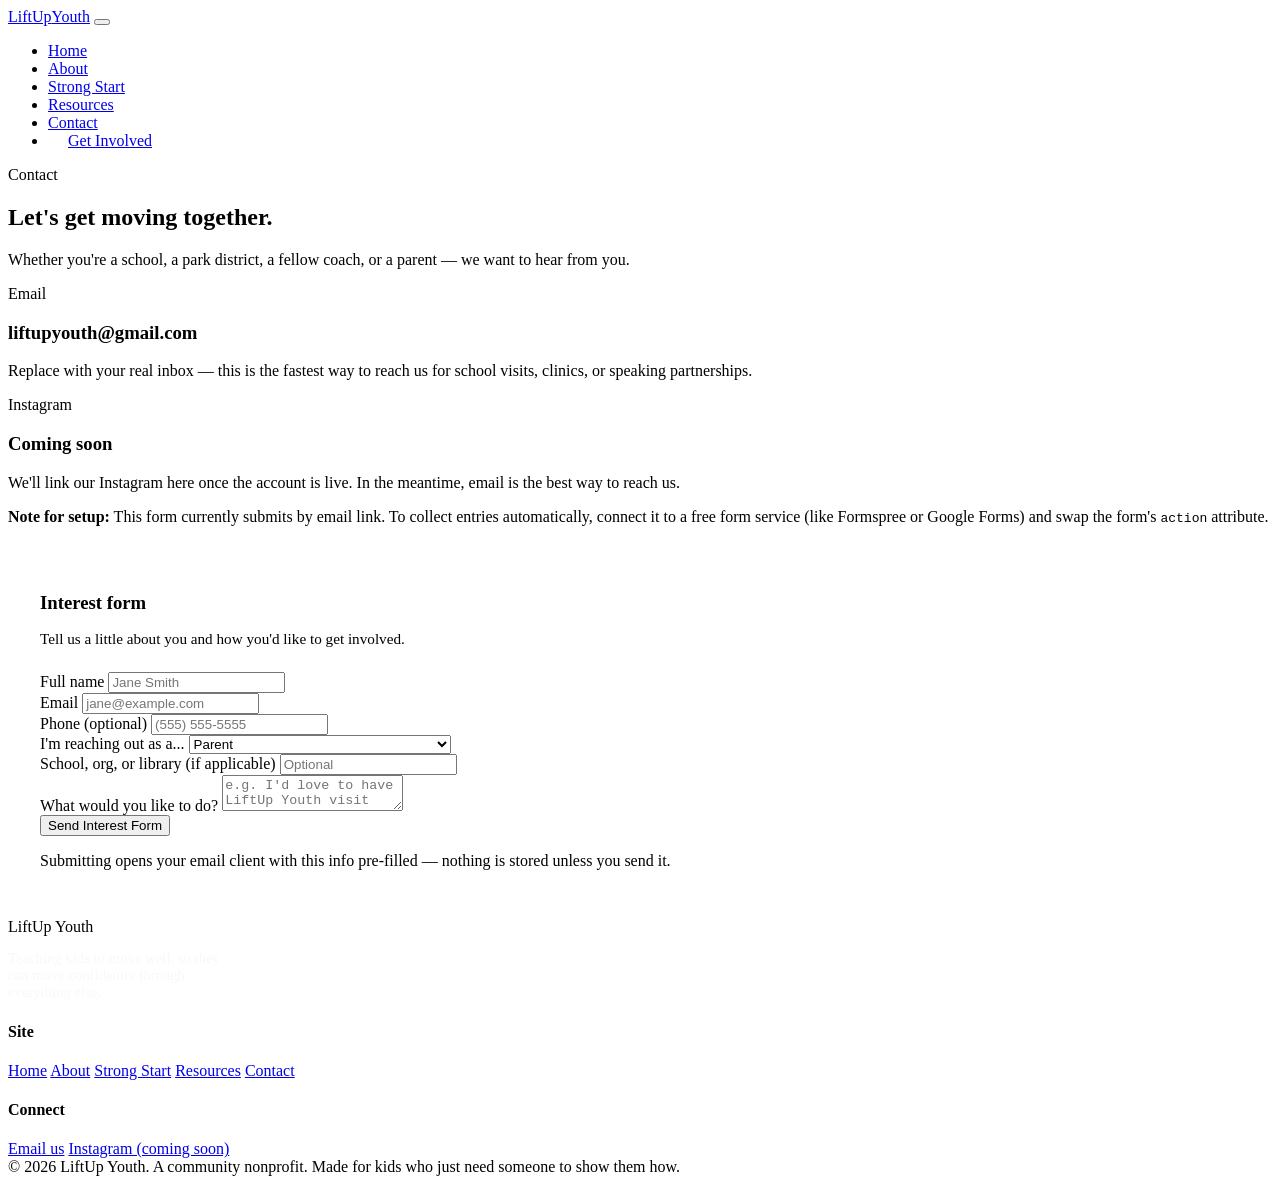
==== contact.html @ e83b26b6 "Add files via upload" ====
<!DOCTYPE html>
<html lang="en">
<head>
<meta charset="UTF-8">
<meta name="viewport" content="width=device-width, initial-scale=1.0">
<title>Contact — LiftUp Youth</title>
<meta name="description" content="Get in touch with LiftUp Youth or fill out our interest form.">
<link rel="stylesheet" href="styles.css">
</head>
<body>

<header class="site">
  <nav class="nav">
    <a href="index.html" class="logo">LiftUp<span class="dot">Youth</span></a>
    <button class="nav-toggle" aria-label="Toggle menu" onclick="document.querySelector('.nav-links').classList.toggle('open')">
      <span></span><span></span><span></span>
    </button>
    <ul class="nav-links">
      <li><a href="index.html">Home</a></li>
      <li><a href="about.html">About</a></li>
      <li><a href="strong-start.html">Strong Start</a></li>
      <li><a href="resources.html">Resources</a></li>
      <li><a href="contact.html" class="active">Contact</a></li>
      <li class="nav-cta"><a href="contact.html" class="btn btn-primary" style="padding:10px 20px;">Get Involved</a></li>
    </ul>
  </nav>
</header>
<div class="lane-divider thin"></div>

<section class="page-hero">
  <div class="wrap">
    <div class="eyebrow">Contact</div>
    <h1>Let's get moving together.</h1>
    <p class="lead">Whether you're a school, a park district, a fellow coach, or a parent — we want to hear from you.</p>
  </div>
</section>

<section class="tight">
  <div class="wrap">
    <div class="grid grid-2" style="gap:50px; align-items:start;">

      <div class="stack">
        <div class="card">
          <span class="num">Email</span>
          <h3><a href="mailto:liftupyouth@gmail.com" style="text-decoration:none; color:var(--coral-dark);">liftupyouth@gmail.com</a></h3>
          <p>Replace with your real inbox — this is the fastest way to reach us for school visits, clinics, or speaking partnerships.</p>
        </div>
        <div class="card">
          <span class="num">Instagram</span>
          <h3>Coming soon</h3>
          <p>We'll link our Instagram here once the account is live. In the meantime, email is the best way to reach us.</p>
        </div>
        <div class="callout">
          <p><strong>Note for setup:</strong> This form currently submits by email link. To collect entries automatically, connect it to a free form service (like Formspree or Google Forms) and swap the form's <code>action</code> attribute.</p>
        </div>
      </div>

      <div class="card" style="padding:32px;">
        <h3 style="margin-bottom:6px;">Interest form</h3>
        <p style="color:var(--ink-70); margin-bottom:24px; font-size:0.95rem;">Tell us a little about you and how you'd like to get involved.</p>

        <form class="contact-form" id="interestForm">
          <div class="form-row">
            <label for="name">Full name</label>
            <input type="text" id="name" name="name" required placeholder="Jane Smith">
          </div>

          <div class="form-row two">
            <div class="form-row">
              <label for="email">Email</label>
              <input type="email" id="email" name="email" required placeholder="jane@example.com">
            </div>
            <div class="form-row">
              <label for="phone">Phone (optional)</label>
              <input type="tel" id="phone" name="phone" placeholder="(555) 555-5555">
            </div>
          </div>

          <div class="form-row">
            <label for="role">I'm reaching out as a...</label>
            <select id="role" name="role">
              <option>Parent</option>
              <option>Teacher / school staff</option>
              <option>Coach or PT / dietitian (speaker interest)</option>
              <option>Volunteer</option>
              <option>Library / community org</option>
              <option>Donor / sponsor</option>
              <option>Other</option>
            </select>
          </div>

          <div class="form-row">
            <label for="org">School, org, or library (if applicable)</label>
            <input type="text" id="org" name="org" placeholder="Optional">
          </div>

          <div class="form-row">
            <label for="message">What would you like to do?</label>
            <textarea id="message" name="message" placeholder="e.g. I'd love to have LiftUp Youth visit our 4th-grade PE classes this fall."></textarea>
          </div>

          <button type="submit" class="btn btn-primary">Send Interest Form</button>
          <p class="form-note">Submitting opens your email client with this info pre-filled — nothing is stored unless you send it.</p>
        </form>
      </div>

    </div>
  </div>
</section>

<footer class="site">
  <div class="wrap">
    <div class="foot-grid">
      <div>
        <span class="foot-logo">LiftUp Youth</span>
        <p style="max-width:32ch; color:rgba(246,243,236,0.6); font-size:0.92rem;">Teaching kids to move well, so they can move confidently through everything else.</p>
      </div>
      <div>
        <h4>Site</h4>
        <a href="index.html">Home</a>
        <a href="about.html">About</a>
        <a href="strong-start.html">Strong Start</a>
        <a href="resources.html">Resources</a>
        <a href="contact.html">Contact</a>
      </div>
      <div>
        <h4>Connect</h4>
        <a href="contact.html">Email us</a>
        <a href="#">Instagram (coming soon)</a>
      </div>
    </div>
    <div class="foot-bottom">
      <span>© 2026 LiftUp Youth. A community nonprofit.</span>
      <span>Made for kids who just need someone to show them how.</span>
    </div>
  </div>
</footer>

<script src="script.js"></script>
</body>
</html>
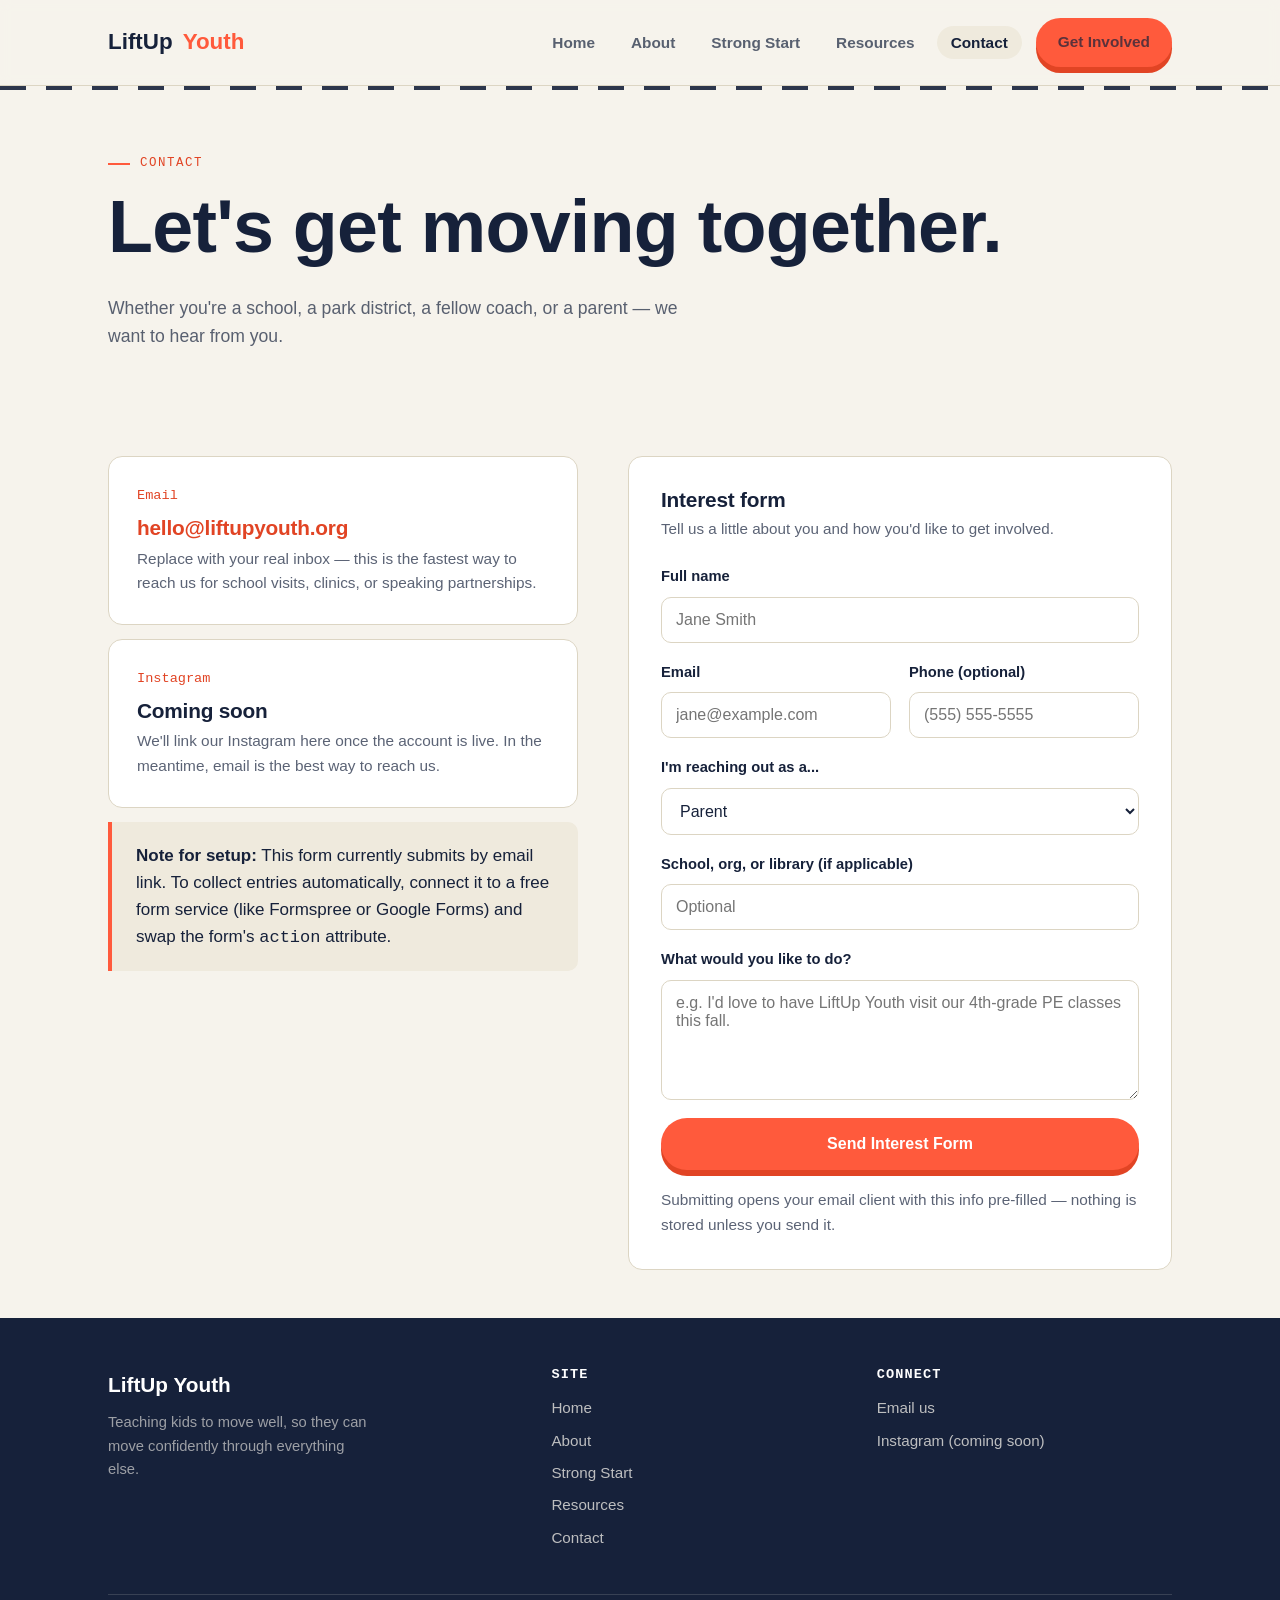
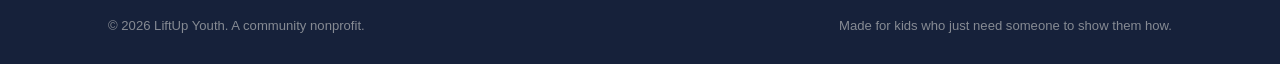
==== commit 03bebd18: "Add files via upload" ====
--- a/contact.html
+++ b/contact.html
@@ -42,7 +42,7 @@
       <div class="stack">
         <div class="card">
           <span class="num">Email</span>
-          <h3><a href="mailto:liftupyouth@gmail.com" style="text-decoration:none; color:var(--coral-dark);">liftupyouth@gmail.com</a></h3>
+          <h3><a href="mailto:hello@liftupyouth.org" style="text-decoration:none; color:var(--coral-dark);">hello@liftupyouth.org</a></h3>
           <p>Replace with your real inbox — this is the fastest way to reach us for school visits, clinics, or speaking partnerships.</p>
         </div>
         <div class="card">
--- a/styles.css
+++ b/styles.css
@@ -0,0 +1,550 @@
+/* ============================================
+   LIFTUP YOUTH — DESIGN TOKENS
+   Palette:
+     --chalk:   #F6F3EC  (background, chalk-dust white)
+     --ink:     #16213A  (primary text / navy)
+     --coral:   #FF5A3C  (primary accent — energy, effort)
+     --track:   #FFC53D  (secondary accent — track/field yellow)
+     --grass:   #3F8C5A  (tertiary — parks, growth, community)
+     --lane:    #E7E1D3  (hairline / divider on chalk)
+   Type:
+     Display  — 'League Spartan' (chunky, athletic, poster-like)
+     Body     — 'Work Sans' (clean, legible, warm)
+     Utility  — 'Space Mono' (stopwatch / scoreboard numerals)
+   Signature:
+     The "lane line" — a dashed track-lane rule that runs through
+     section dividers, and a hand-drawn arc motion-path used to
+     mark movement/technique callouts.
+   ============================================ */
+
+@import url('https://fonts.googleapis.com/css2?family=League+Spartan:wght@500;700;900&family=Work+Sans:wght@400;500;600;700&family=Space+Mono:wght@400;700&display=swap');
+
+:root {
+  --chalk: #F6F3EC;
+  --chalk-2: #EFEADD;
+  --ink: #16213A;
+  --ink-70: rgba(22,33,58,0.7);
+  --ink-45: rgba(22,33,58,0.45);
+  --coral: #FF5A3C;
+  --coral-dark: #E14424;
+  --track: #FFC53D;
+  --grass: #3F8C5A;
+  --lane: #DCD5C3;
+  --white: #FFFFFF;
+
+  --font-display: 'League Spartan', sans-serif;
+  --font-body: 'Work Sans', sans-serif;
+  --font-mono: 'Space Mono', monospace;
+
+  --max-w: 1120px;
+  --radius: 14px;
+}
+
+* { box-sizing: border-box; }
+
+html { scroll-behavior: smooth; }
+
+body {
+  margin: 0;
+  background: var(--chalk);
+  color: var(--ink);
+  font-family: var(--font-body);
+  font-size: 17px;
+  line-height: 1.6;
+  -webkit-font-smoothing: antialiased;
+}
+
+img { max-width: 100%; display: block; }
+
+a { color: inherit; }
+
+.wrap {
+  max-width: var(--max-w);
+  margin: 0 auto;
+  padding: 0 28px;
+}
+
+h1, h2, h3, h4 {
+  font-family: var(--font-display);
+  font-weight: 900;
+  line-height: 1.05;
+  margin: 0 0 0.4em 0;
+  letter-spacing: -0.01em;
+}
+
+h1 { font-size: clamp(2.6rem, 6vw, 4.6rem); }
+h2 { font-size: clamp(1.9rem, 4vw, 2.7rem); }
+h3 { font-size: 1.3rem; text-transform: none; }
+
+p { margin: 0 0 1em 0; }
+
+.eyebrow {
+  font-family: var(--font-mono);
+  font-size: 0.78rem;
+  letter-spacing: 0.12em;
+  text-transform: uppercase;
+  color: var(--coral-dark);
+  display: inline-flex;
+  align-items: center;
+  gap: 10px;
+  margin-bottom: 14px;
+}
+
+.eyebrow::before {
+  content: "";
+  width: 22px;
+  height: 2px;
+  background: var(--coral);
+  display: inline-block;
+}
+
+/* ---------- Buttons ---------- */
+.btn {
+  display: inline-flex;
+  align-items: center;
+  justify-content: center;
+  gap: 8px;
+  font-family: var(--font-body);
+  font-weight: 700;
+  font-size: 1rem;
+  padding: 15px 28px;
+  border-radius: 999px;
+  text-decoration: none;
+  border: 2px solid transparent;
+  cursor: pointer;
+  transition: transform 0.15s ease, box-shadow 0.15s ease, background 0.15s ease, color 0.15s ease;
+}
+.btn:hover { transform: translateY(-2px); }
+
+.btn-primary {
+  background: var(--coral);
+  color: var(--white);
+  box-shadow: 0 6px 0 var(--coral-dark);
+}
+.btn-primary:hover { box-shadow: 0 8px 0 var(--coral-dark); }
+.btn-primary:active { transform: translateY(2px); box-shadow: 0 3px 0 var(--coral-dark); }
+
+.btn-outline {
+  background: transparent;
+  color: var(--ink);
+  border-color: var(--ink);
+}
+.btn-outline:hover { background: var(--ink); color: var(--chalk); }
+
+.btn-track {
+  background: var(--track);
+  color: var(--ink);
+  box-shadow: 0 6px 0 #D9A521;
+}
+.btn-track:hover { box-shadow: 0 8px 0 #D9A521; }
+.btn-track:active { transform: translateY(2px); box-shadow: 0 3px 0 #D9A521; }
+
+/* ---------- Header / Nav ---------- */
+header.site {
+  position: sticky;
+  top: 0;
+  z-index: 50;
+  background: rgba(246,243,236,0.92);
+  backdrop-filter: blur(6px);
+  border-bottom: 1px solid var(--lane);
+}
+
+.nav {
+  display: flex;
+  align-items: center;
+  justify-content: space-between;
+  padding: 18px 28px;
+  max-width: var(--max-w);
+  margin: 0 auto;
+}
+
+.logo {
+  font-family: var(--font-display);
+  font-weight: 900;
+  font-size: 1.4rem;
+  text-decoration: none;
+  color: var(--ink);
+  display: flex;
+  align-items: center;
+  gap: 10px;
+}
+.logo .dot { color: var(--coral); }
+
+.nav-links {
+  display: flex;
+  gap: 8px;
+  list-style: none;
+  margin: 0;
+  padding: 0;
+  align-items: center;
+}
+
+.nav-links a {
+  text-decoration: none;
+  font-weight: 600;
+  font-size: 0.96rem;
+  color: var(--ink-70);
+  padding: 8px 14px;
+  border-radius: 999px;
+  transition: background 0.15s ease, color 0.15s ease;
+}
+.nav-links a:hover { background: var(--chalk-2); color: var(--ink); }
+.nav-links a.active { color: var(--ink); background: var(--chalk-2); }
+
+.nav-cta { margin-left: 6px; }
+
+.nav-toggle {
+  display: none;
+  background: none;
+  border: none;
+  cursor: pointer;
+  padding: 6px;
+}
+.nav-toggle span {
+  display: block;
+  width: 24px;
+  height: 3px;
+  background: var(--ink);
+  margin: 5px 0;
+  border-radius: 2px;
+}
+
+@media (max-width: 860px) {
+  .nav-toggle { display: block; }
+  .nav-links {
+    position: absolute;
+    top: 100%;
+    left: 0;
+    right: 0;
+    background: var(--chalk);
+    flex-direction: column;
+    align-items: stretch;
+    padding: 10px 28px 22px;
+    border-bottom: 1px solid var(--lane);
+    display: none;
+  }
+  .nav-links.open { display: flex; }
+  .nav-links a { padding: 12px 10px; }
+  .nav-cta { margin-left: 0; margin-top: 6px; }
+}
+
+/* ---------- Lane divider (signature motif) ---------- */
+.lane-divider {
+  height: 10px;
+  width: 100%;
+  background-image: repeating-linear-gradient(
+    90deg,
+    var(--ink) 0px, var(--ink) 26px,
+    transparent 26px, transparent 46px
+  );
+  opacity: 0.9;
+}
+.lane-divider.thin { height: 4px; }
+.lane-divider.coral {
+  background-image: repeating-linear-gradient(
+    90deg, var(--coral) 0px, var(--coral) 26px, transparent 26px, transparent 46px
+  );
+}
+
+/* ---------- Hero ---------- */
+.hero {
+  position: relative;
+  overflow: hidden;
+  padding: 76px 0 60px;
+}
+
+.hero-grid {
+  display: grid;
+  grid-template-columns: 1.15fr 0.85fr;
+  gap: 40px;
+  align-items: center;
+}
+
+@media (max-width: 860px) {
+  .hero-grid { grid-template-columns: 1fr; }
+}
+
+.hero h1 span.hl { color: var(--coral); }
+
+.hero-sub {
+  font-size: 1.15rem;
+  color: var(--ink-70);
+  max-width: 46ch;
+  margin-bottom: 30px;
+}
+
+.hero-actions { display: flex; gap: 14px; flex-wrap: wrap; }
+
+.hero-art {
+  position: relative;
+  aspect-ratio: 1/1;
+  display: flex;
+  align-items: center;
+  justify-content: center;
+}
+
+/* ---------- Sections ---------- */
+section { padding: 76px 0; }
+section.tight { padding: 48px 0; }
+
+.section-head { max-width: 62ch; margin-bottom: 46px; }
+
+.bg-ink { background: var(--ink); color: var(--chalk); }
+.bg-ink .eyebrow { color: var(--track); }
+.bg-ink .eyebrow::before { background: var(--track); }
+.bg-ink h2, .bg-ink h3 { color: var(--white); }
+.bg-ink p { color: rgba(246,243,236,0.78); }
+
+.bg-chalk-2 { background: var(--chalk-2); }
+
+/* ---------- Cards ---------- */
+.grid {
+  display: grid;
+  gap: 24px;
+}
+.grid-3 { grid-template-columns: repeat(3, 1fr); }
+.grid-2 { grid-template-columns: repeat(2, 1fr); }
+.grid-4 { grid-template-columns: repeat(4, 1fr); }
+
+@media (max-width: 900px) {
+  .grid-3, .grid-4 { grid-template-columns: repeat(2, 1fr); }
+}
+@media (max-width: 600px) {
+  .grid-3, .grid-4, .grid-2 { grid-template-columns: 1fr; }
+}
+
+.card {
+  background: var(--white);
+  border: 1px solid var(--lane);
+  border-radius: var(--radius);
+  padding: 28px;
+  transition: transform 0.15s ease, box-shadow 0.15s ease;
+}
+.card:hover { transform: translateY(-4px); box-shadow: 0 14px 30px rgba(22,33,58,0.08); }
+
+.card .num {
+  font-family: var(--font-mono);
+  font-size: 0.85rem;
+  color: var(--coral-dark);
+  margin-bottom: 10px;
+  display: block;
+}
+
+.card h3 { margin-bottom: 8px; }
+.card p { color: var(--ink-70); margin-bottom: 0; font-size: 0.96rem; }
+
+.card.on-ink {
+  background: rgba(255,255,255,0.06);
+  border-color: rgba(255,255,255,0.14);
+}
+.card.on-ink p { color: rgba(246,243,236,0.75); }
+.card.on-ink h3 { color: var(--white); }
+
+/* pill tag */
+.tag {
+  display: inline-block;
+  font-family: var(--font-mono);
+  font-size: 0.72rem;
+  letter-spacing: 0.06em;
+  text-transform: uppercase;
+  padding: 4px 10px;
+  border-radius: 999px;
+  background: var(--track);
+  color: var(--ink);
+  margin-bottom: 10px;
+}
+.tag.coral { background: var(--coral); color: var(--white); }
+.tag.grass { background: var(--grass); color: var(--white); }
+.tag.muted { background: var(--lane); color: var(--ink-70); }
+
+/* ---------- Week timeline (Strong Start) ---------- */
+.weeks {
+  display: flex;
+  flex-direction: column;
+  gap: 0;
+  border-left: 3px dashed var(--lane);
+  margin-left: 18px;
+}
+.week {
+  position: relative;
+  padding: 26px 0 26px 34px;
+}
+.week::before {
+  content: attr(data-w);
+  position: absolute;
+  left: -21px;
+  top: 26px;
+  width: 40px;
+  height: 40px;
+  border-radius: 50%;
+  background: var(--chalk);
+  border: 3px dashed var(--lane);
+  display: flex;
+  align-items: center;
+  justify-content: center;
+  font-family: var(--font-mono);
+  font-size: 0.8rem;
+  color: var(--ink-70);
+}
+.week.ready::before {
+  background: var(--coral);
+  border-color: var(--coral);
+  color: var(--white);
+  border-style: solid;
+}
+.week h3 { margin-bottom: 6px; }
+.week .status {
+  font-family: var(--font-mono);
+  font-size: 0.75rem;
+  text-transform: uppercase;
+  letter-spacing: 0.08em;
+  color: var(--ink-45);
+}
+.week.ready .status { color: var(--coral-dark); }
+.week ul { margin: 10px 0 0; padding-left: 20px; color: var(--ink-70); }
+.week ul li { margin-bottom: 4px; }
+
+/* ---------- Resource grid ---------- */
+.resource-card {
+  border: 1.5px dashed var(--lane);
+  border-radius: var(--radius);
+  padding: 26px;
+  background: var(--white);
+}
+.resource-card h3 { display: flex; align-items: center; gap: 10px; }
+.resource-card .soon {
+  font-family: var(--font-mono);
+  font-size: 0.68rem;
+  text-transform: uppercase;
+  letter-spacing: 0.06em;
+  color: var(--ink-45);
+  background: var(--chalk-2);
+  padding: 3px 9px;
+  border-radius: 999px;
+}
+
+/* ---------- Forms ---------- */
+form.contact-form {
+  display: grid;
+  gap: 18px;
+}
+.form-row { display: grid; gap: 8px; }
+.form-row.two { grid-template-columns: 1fr 1fr; gap: 18px; }
+@media (max-width: 600px) { .form-row.two { grid-template-columns: 1fr; } }
+
+label {
+  font-weight: 600;
+  font-size: 0.92rem;
+}
+
+input, select, textarea {
+  font-family: var(--font-body);
+  font-size: 1rem;
+  padding: 13px 14px;
+  border-radius: 10px;
+  border: 1.5px solid var(--lane);
+  background: var(--white);
+  color: var(--ink);
+}
+input:focus, select:focus, textarea:focus {
+  outline: 2px solid var(--coral);
+  outline-offset: 1px;
+  border-color: var(--coral);
+}
+textarea { resize: vertical; min-height: 120px; }
+
+.form-note {
+  font-size: 0.85rem;
+  color: var(--ink-45);
+}
+
+/* ---------- Footer ---------- */
+footer.site {
+  background: var(--ink);
+  color: rgba(246,243,236,0.75);
+  padding: 50px 0 28px;
+}
+footer.site .foot-grid {
+  display: grid;
+  grid-template-columns: 1.4fr 1fr 1fr;
+  gap: 30px;
+  margin-bottom: 36px;
+}
+@media (max-width: 700px) {
+  footer.site .foot-grid { grid-template-columns: 1fr; }
+}
+footer.site h4 {
+  color: var(--white);
+  font-size: 0.85rem;
+  text-transform: uppercase;
+  letter-spacing: 0.08em;
+  font-family: var(--font-mono);
+  font-weight: 700;
+  margin-bottom: 14px;
+}
+footer.site a {
+  display: block;
+  text-decoration: none;
+  color: rgba(246,243,236,0.75);
+  margin-bottom: 8px;
+  font-size: 0.95rem;
+}
+footer.site a:hover { color: var(--track); }
+footer .foot-bottom {
+  border-top: 1px solid rgba(246,243,236,0.15);
+  padding-top: 20px;
+  font-size: 0.82rem;
+  color: rgba(246,243,236,0.5);
+  display: flex;
+  justify-content: space-between;
+  flex-wrap: wrap;
+  gap: 10px;
+}
+footer .foot-logo {
+  font-family: var(--font-display);
+  font-weight: 900;
+  color: var(--white);
+  font-size: 1.3rem;
+  margin-bottom: 10px;
+  display: block;
+}
+
+/* ---------- Page hero (inner pages) ---------- */
+.page-hero {
+  padding: 56px 0 40px;
+}
+.page-hero p.lead {
+  font-size: 1.1rem;
+  color: var(--ink-70);
+  max-width: 60ch;
+}
+
+/* ---------- Utility ---------- */
+.mt-0 { margin-top: 0; }
+.center { text-align: center; margin-left: auto; margin-right: auto; }
+.stack { display: flex; flex-direction: column; gap: 14px; }
+.callout {
+  border-left: 4px solid var(--coral);
+  background: var(--chalk-2);
+  padding: 20px 24px;
+  border-radius: 0 10px 10px 0;
+}
+.callout p:last-child { margin-bottom: 0; }
+
+.qr-block {
+  display: flex;
+  align-items: center;
+  gap: 18px;
+  background: var(--white);
+  border: 1px solid var(--lane);
+  border-radius: var(--radius);
+  padding: 20px;
+}
+.qr-block .qr-box {
+  width: 84px;
+  height: 84px;
+  flex-shrink: 0;
+  background: repeating-conic-gradient(var(--ink) 0% 25%, transparent 0% 50%) 0 0/12px 12px;
+  border: 6px solid var(--ink);
+  border-radius: 6px;
+}
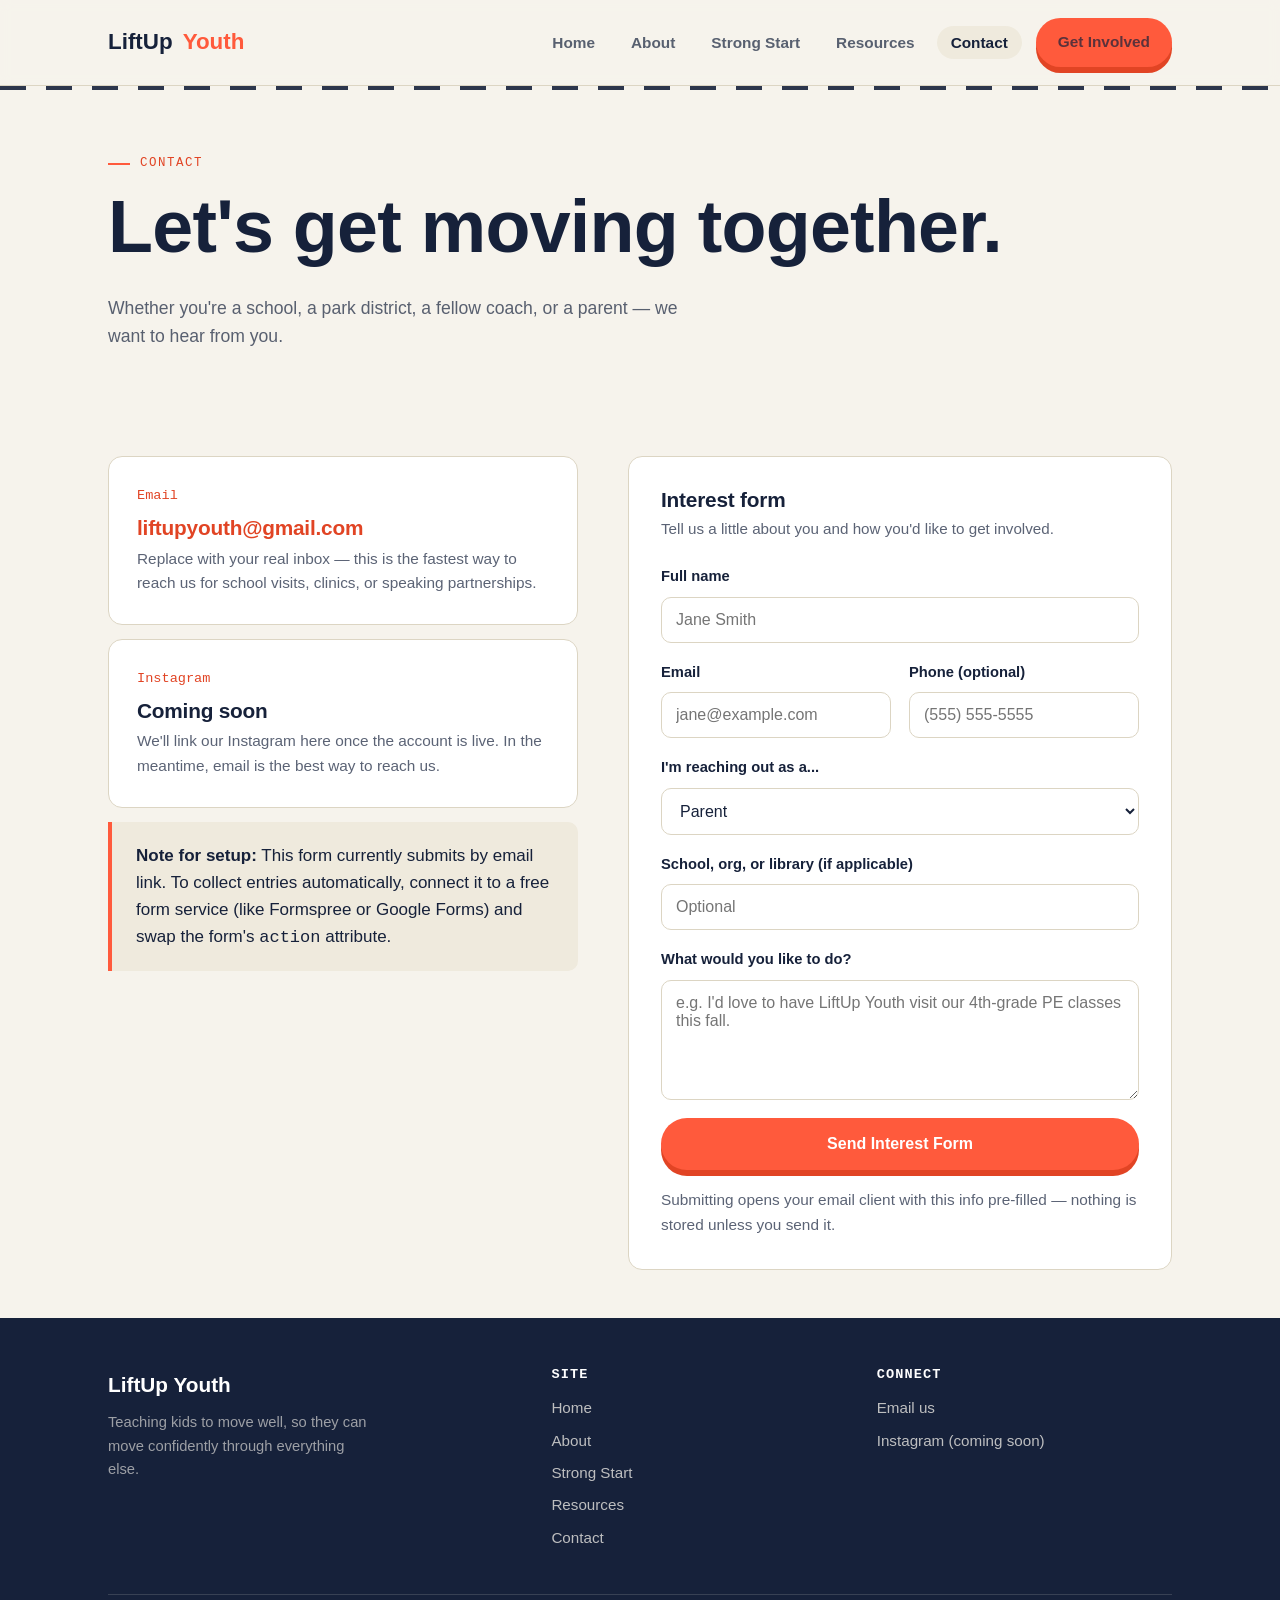
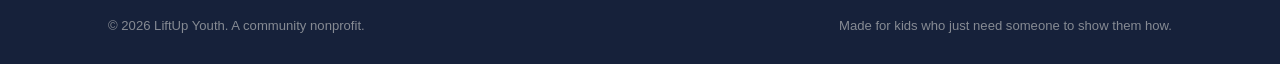
==== commit aac1cfa1: "Add files via upload" ====
--- a/contact.html
+++ b/contact.html
@@ -42,7 +42,7 @@
       <div class="stack">
         <div class="card">
           <span class="num">Email</span>
-          <h3><a href="mailto:hello@liftupyouth.org" style="text-decoration:none; color:var(--coral-dark);">hello@liftupyouth.org</a></h3>
+          <h3><a href="mailto:liftupyouth@gmail.com" style="text-decoration:none; color:var(--coral-dark);">liftupyouth@gmail.com</a></h3>
           <p>Replace with your real inbox — this is the fastest way to reach us for school visits, clinics, or speaking partnerships.</p>
         </div>
         <div class="card">
